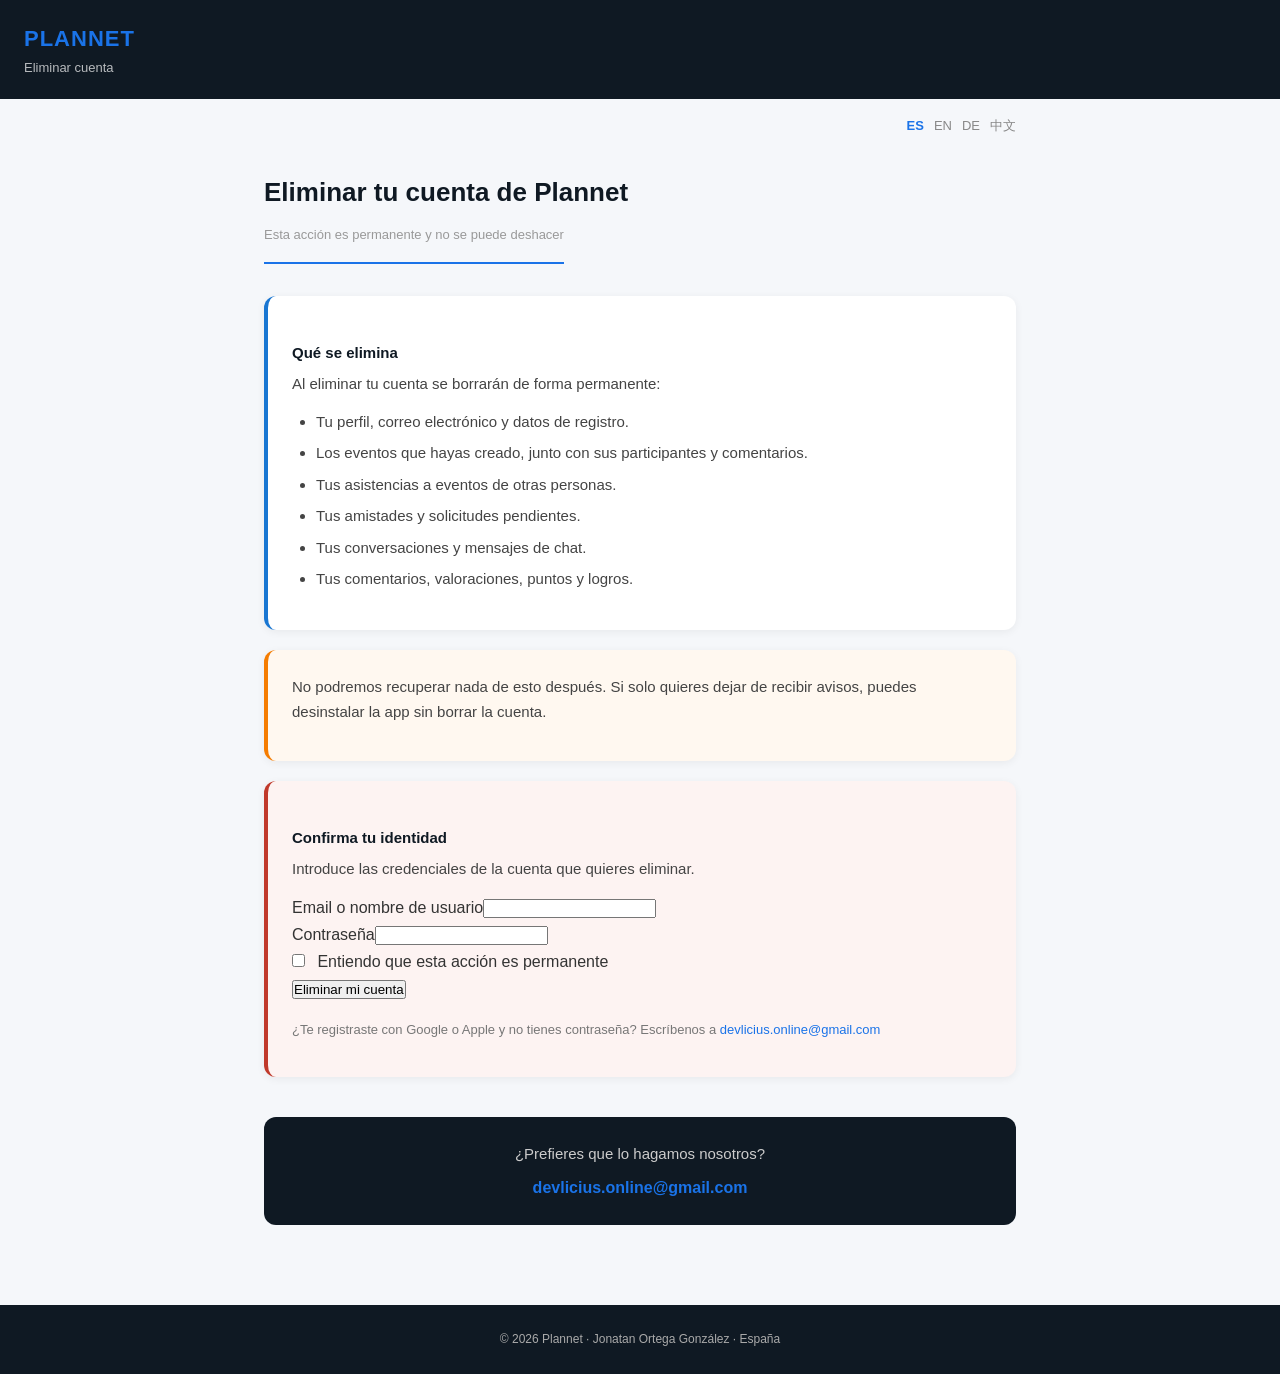
==== delete-account.html @ db5c2da8 "feat: pagina de eliminacion de cuenta y enlaces cruzados - delete-account.html: formulario que hace " ====
<!DOCTYPE html>
<html lang="es">
<head>
  <meta charset="UTF-8">
  <meta name="viewport" content="width=device-width, initial-scale=1.0">
  <title>Eliminar cuenta — Plannet</title>
  <link rel="stylesheet" href="styles.css">
</head>
<body>
<header>
  <div>
    <div class="logo-text">PLANNET</div>
    <div class="logo-sub" id="header-sub"></div>
  </div>
</header>
<div class="lang-switch" id="lang-switch"></div>
<div class="container" id="content"></div>
<footer id="footer-text"></footer>
<script>
// ⚠️ Actualizar con la URL publica de la API cuando este desplegada.
const API = 'https://plannet-production.up.railway.app';

const tr = {
"es": {
  "headerSub": "Eliminar cuenta",
  "title": "Eliminar tu cuenta de Plannet",
  "subtitle": "Esta acción es permanente y no se puede deshacer",
  "footer": "© 2026 Plannet · Jonatan Ortega González · España",
  "infoTitle": "Qué se elimina",
  "infoBody": "Al eliminar tu cuenta se borrarán de forma permanente:",
  "infoList": [
    "Tu perfil, correo electrónico y datos de registro.",
    "Los eventos que hayas creado, junto con sus participantes y comentarios.",
    "Tus asistencias a eventos de otras personas.",
    "Tus amistades y solicitudes pendientes.",
    "Tus conversaciones y mensajes de chat.",
    "Tus comentarios, valoraciones, puntos y logros."
  ],
  "warning": "No podremos recuperar nada de esto después. Si solo quieres dejar de recibir avisos, puedes desinstalar la app sin borrar la cuenta.",
  "formTitle": "Confirma tu identidad",
  "formBody": "Introduce las credenciales de la cuenta que quieres eliminar.",
  "labelUser": "Email o nombre de usuario",
  "labelPass": "Contraseña",
  "checkLabel": "Entiendo que esta acción es permanente",
  "btn": "Eliminar mi cuenta",
  "btnLoading": "Eliminando…",
  "okTitle": "Cuenta eliminada",
  "okBody": "Tu cuenta y todos tus datos se han eliminado correctamente. Gracias por haber usado Plannet.",
  "errInvalid": "Las credenciales no son correctas.",
  "errNotVerified": "Esta cuenta no está verificada. Verifícala antes de poder eliminarla.",
  "errBanned": "Esta cuenta está suspendida. Escríbenos para eliminarla.",
  "errCheck": "Debes confirmar que entiendes que la acción es permanente.",
  "errFields": "Rellena todos los campos.",
  "errGeneric": "No se ha podido completar la operación. Inténtalo más tarde o escríbenos.",
  "socialNote": "¿Te registraste con Google o Apple y no tienes contraseña? Escríbenos a",
  "contactText": "¿Prefieres que lo hagamos nosotros?"
},
"en": {
  "headerSub": "Delete account",
  "title": "Delete your Plannet account",
  "subtitle": "This action is permanent and cannot be undone",
  "footer": "© 2026 Plannet · Jonatan Ortega González · Spain",
  "infoTitle": "What gets deleted",
  "infoBody": "Deleting your account will permanently remove:",
  "infoList": [
    "Your profile, email address and registration details.",
    "Events you created, along with their participants and comments.",
    "Your attendance records for other people's events.",
    "Your friendships and pending requests.",
    "Your conversations and chat messages.",
    "Your comments, ratings, points and achievements."
  ],
  "warning": "We will not be able to recover any of this afterwards. If you only want to stop receiving notifications, you can uninstall the app without deleting your account.",
  "formTitle": "Confirm your identity",
  "formBody": "Enter the credentials of the account you want to delete.",
  "labelUser": "Email or username",
  "labelPass": "Password",
  "checkLabel": "I understand this action is permanent",
  "btn": "Delete my account",
  "btnLoading": "Deleting…",
  "okTitle": "Account deleted",
  "okBody": "Your account and all your data have been deleted successfully. Thank you for using Plannet.",
  "errInvalid": "Those credentials are not correct.",
  "errNotVerified": "This account is not verified. Verify it before deleting it.",
  "errBanned": "This account is suspended. Please contact us to delete it.",
  "errCheck": "You must confirm that you understand this action is permanent.",
  "errFields": "Please fill in all fields.",
  "errGeneric": "The operation could not be completed. Try again later or contact us.",
  "socialNote": "Did you sign up with Google or Apple and have no password? Write to us at",
  "contactText": "Would you rather we did it for you?"
},
"de": {
  "headerSub": "Konto löschen",
  "title": "Dein Plannet-Konto löschen",
  "subtitle": "Diese Aktion ist endgültig und kann nicht rückgängig gemacht werden",
  "footer": "© 2026 Plannet · Jonatan Ortega González · Spanien",
  "infoTitle": "Was gelöscht wird",
  "infoBody": "Mit dem Löschen deines Kontos werden dauerhaft entfernt:",
  "infoList": [
    "Dein Profil, deine E-Mail-Adresse und deine Registrierungsdaten.",
    "Von dir erstellte Events samt Teilnehmern und Kommentaren.",
    "Deine Teilnahmen an Events anderer Personen.",
    "Deine Freundschaften und offenen Anfragen.",
    "Deine Unterhaltungen und Chat-Nachrichten.",
    "Deine Kommentare, Bewertungen, Punkte und Erfolge."
  ],
  "warning": "Wir können davon nichts wiederherstellen. Wenn du nur keine Benachrichtigungen mehr erhalten möchtest, kannst du die App deinstallieren, ohne dein Konto zu löschen.",
  "formTitle": "Bestätige deine Identität",
  "formBody": "Gib die Zugangsdaten des Kontos ein, das du löschen möchtest.",
  "labelUser": "E-Mail oder Benutzername",
  "labelPass": "Passwort",
  "checkLabel": "Ich verstehe, dass diese Aktion endgültig ist",
  "btn": "Mein Konto löschen",
  "btnLoading": "Wird gelöscht…",
  "okTitle": "Konto gelöscht",
  "okBody": "Dein Konto und alle deine Daten wurden erfolgreich gelöscht. Danke, dass du Plannet genutzt hast.",
  "errInvalid": "Diese Zugangsdaten sind nicht korrekt.",
  "errNotVerified": "Dieses Konto ist nicht verifiziert. Verifiziere es, bevor du es löschst.",
  "errBanned": "Dieses Konto ist gesperrt. Bitte kontaktiere uns zur Löschung.",
  "errCheck": "Du musst bestätigen, dass du die Endgültigkeit verstehst.",
  "errFields": "Bitte fülle alle Felder aus.",
  "errGeneric": "Der Vorgang konnte nicht abgeschlossen werden. Versuche es später erneut oder kontaktiere uns.",
  "socialNote": "Hast du dich mit Google oder Apple registriert und kein Passwort? Schreibe uns an",
  "contactText": "Sollen wir es für dich übernehmen?"
},
"zh": {
  "headerSub": "删除账户",
  "title": "删除您的 Plannet 账户",
  "subtitle": "此操作不可逆，无法撤销",
  "footer": "© 2026 Plannet · Jonatan Ortega González · 西班牙",
  "infoTitle": "将删除的内容",
  "infoBody": "删除账户将永久移除：",
  "infoList": [
    "您的个人资料、电子邮箱和注册信息。",
    "您创建的活动，及其参与者和评论。",
    "您参加他人活动的记录。",
    "您的好友关系和待处理请求。",
    "您的对话和聊天消息。",
    "您的评论、评分、积分和成就。"
  ],
  "warning": "此后我们将无法恢复任何上述内容。如果您只是不想再收到通知，可以卸载应用而不删除账户。",
  "formTitle": "确认您的身份",
  "formBody": "请输入您要删除的账户凭据。",
  "labelUser": "邮箱或用户名",
  "labelPass": "密码",
  "checkLabel": "我了解此操作不可逆",
  "btn": "删除我的账户",
  "btnLoading": "正在删除…",
  "okTitle": "账户已删除",
  "okBody": "您的账户及所有数据已成功删除。感谢您使用 Plannet。",
  "errInvalid": "凭据不正确。",
  "errNotVerified": "该账户未验证。请先验证后再删除。",
  "errBanned": "该账户已被暂停。请联系我们以删除。",
  "errCheck": "您必须确认了解此操作不可逆。",
  "errFields": "请填写所有字段。",
  "errGeneric": "操作无法完成。请稍后重试或联系我们。",
  "socialNote": "如果您使用 Google 或 Apple 注册且没有密码，请发送邮件至",
  "contactText": "希望由我们代为处理？"
}
};

function buildLangSwitch(current) {
  const names = {es:'ES', en:'EN', de:'DE', zh:'中文'};
  return Object.keys(names).map(function(l){
    return '<a href="?lang=' + l + '"' + (l === current ? ' class="active"' : '') + '>' + names[l] + '</a>';
  }).join('');
}

let t;

function render(lang) {
  t = tr[lang] || tr['es'];
  document.documentElement.lang = lang;
  document.getElementById('header-sub').textContent = t.headerSub;
  document.title = t.headerSub + ' — Plannet';
  document.getElementById('footer-text').textContent = t.footer;
  document.getElementById('lang-switch').innerHTML = buildLangSwitch(lang);

  document.getElementById('content').innerHTML =
    '<h1>' + t.title + '</h1>' +
    '<span class="subtitle">' + t.subtitle + '</span>' +
    '<div class="card info"><h3>' + t.infoTitle + '</h3><p>' + t.infoBody + '</p><ul>' +
      t.infoList.map(function(l){ return '<li>' + l + '</li>'; }).join('') +
    '</ul></div>' +
    '<div class="card warning"><p>' + t.warning + '</p></div>' +
    '<div class="card danger" id="form-card">' +
      '<h3>' + t.formTitle + '</h3>' +
      '<p>' + t.formBody + '</p>' +
      '<div id="error-slot"></div>' +
      '<div class="form-group"><label for="user">' + t.labelUser + '</label>' +
        '<input type="text" id="user" autocomplete="username"></div>' +
      '<div class="form-group"><label for="pass">' + t.labelPass + '</label>' +
        '<input type="password" id="pass" autocomplete="current-password"></div>' +
      '<div class="form-group"><label style="text-transform:none;font-weight:400">' +
        '<input type="checkbox" id="confirm" style="width:auto;margin-right:8px"> ' +
        t.checkLabel + '</label></div>' +
      '<button id="btn-delete">' + t.btn + '</button>' +
      '<p style="margin-top:16px;font-size:13px;color:#777">' + t.socialNote +
        ' <a href="mailto:devlicius.online@gmail.com">devlicius.online@gmail.com</a></p>' +
    '</div>' +
    '<div class="contact-box"><p>' + t.contactText + '</p>' +
      '<a href="mailto:devlicius.online@gmail.com">devlicius.online@gmail.com</a></div>';

  document.getElementById('btn-delete').addEventListener('click', deleteAccount);
}

function showError(msg) {
  document.getElementById('error-slot').innerHTML =
    '<div class="error-msg">' + msg + '</div>';
}

function mapError(code) {
  switch (code) {
    case 'INVALID_CREDENTIALS': return t.errInvalid;
    case 'ACCOUNT_NOT_VERIFIED': return t.errNotVerified;
    case 'ACCOUNT_BANNED': return t.errBanned;
    case 'PASSWORD_REQUIRED': return t.errFields;
    default: return t.errGeneric;
  }
}

async function deleteAccount() {
  const user = document.getElementById('user').value.trim();
  const pass = document.getElementById('pass').value;
  const confirmed = document.getElementById('confirm').checked;
  const btn = document.getElementById('btn-delete');

  document.getElementById('error-slot').innerHTML = '';

  if (!user || !pass) return showError(t.errFields);
  if (!confirmed) return showError(t.errCheck);

  btn.disabled = true;
  btn.textContent = t.btnLoading;

  try {
    // 1. Login para obtener el token
    const loginRes = await fetch(API + '/api/auth/login', {
      method: 'POST',
      headers: {'Content-Type': 'application/json'},
      body: JSON.stringify({emailOrNick: user, password: pass})
    });

    if (!loginRes.ok) {
      const data = await loginRes.json().catch(function(){ return {}; });
      throw new Error(data.code || 'GENERIC');
    }

    const {accessToken} = await loginRes.json();

    // 2. Borrar la cuenta
    const delRes = await fetch(API + '/api/users/me', {
      method: 'DELETE',
      headers: {
        'Content-Type': 'application/json',
        'Authorization': 'Bearer ' + accessToken
      },
      body: JSON.stringify({password: pass})
    });

    if (!delRes.ok) {
      const data = await delRes.json().catch(function(){ return {}; });
      throw new Error(data.code || 'GENERIC');
    }

    // 3. Confirmacion
    document.getElementById('form-card').outerHTML =
      '<div class="card success-card">' +
        '<div class="success-icon">✓</div>' +
        '<h2>' + t.okTitle + '</h2>' +
        '<p>' + t.okBody + '</p>' +
      '</div>';

  } catch (e) {
    showError(mapError(e.message));
    btn.disabled = false;
    btn.textContent = t.btn;
  }
}

const params = new URLSearchParams(window.location.search);
const lang = params.get('lang') || 'es';
render(['es','en','de','zh'].includes(lang) ? lang : 'es');
</script>
</body>
</html>
---- styles.css ----
* {
  margin: 0;
  padding: 0;
  box-sizing: border-box;
}

body {
  font-family: 'Segoe UI', Tahoma, Geneva, Verdana, sans-serif;
  background-color: #f5f7fa;
  color: #333;
  line-height: 1.7;
}

header {
  background-color: #0F1923;
  padding: 20px 24px;
  display: flex;
  align-items: center;
  gap: 14px;
}

header .logo-text {
  color: #1A73E8;
  font-size: 22px;
  font-weight: 700;
  letter-spacing: 1px;
}

header .logo-sub {
  color: #fff;
  font-size: 13px;
  opacity: 0.7;
}

.container {
  max-width: 800px;
  margin: 0 auto;
  padding: 32px 24px 80px;
}

h1 {
  font-size: 26px;
  color: #0F1923;
  margin-bottom: 6px;
  font-weight: 700;
}

.subtitle {
  font-size: 13px;
  color: #999;
  margin-bottom: 32px;
  padding-bottom: 16px;
  border-bottom: 2px solid #1A73E8;
  display: inline-block;
}

h2 {
  font-size: 18px;
  color: #1A73E8;
  margin-top: 36px;
  margin-bottom: 10px;
  font-weight: 600;
}

h3 {
  font-size: 15px;
  color: #0F1923;
  margin-top: 20px;
  margin-bottom: 6px;
  font-weight: 600;
}

p {
  margin-bottom: 12px;
  font-size: 15px;
  color: #444;
}

ul, ol {
  margin: 8px 0 14px 24px;
}

li {
  font-size: 15px;
  color: #444;
  margin-bottom: 6px;
}

a {
  color: #1A73E8;
  text-decoration: none;
}

a:hover {
  text-decoration: underline;
}

.card {
  background: #fff;
  border-radius: 12px;
  padding: 24px;
  margin-bottom: 20px;
  box-shadow: 0 2px 8px rgba(0,0,0,0.06);
  border-left: 4px solid #1A73E8;
}

.card.info {
  border-left-color: #1976d2;
}

.card.warning {
  border-left-color: #f57c00;
  background: #fff8f0;
}

.card.warning h3 {
  color: #f57c00;
  margin-top: 0;
}

.card.danger {
  border-left-color: #c0392b;
  background: #fdf3f2;
}

.contact-box {
  background: #0F1923;
  border-radius: 12px;
  padding: 24px;
  text-align: center;
  margin-top: 40px;
}

.contact-box p {
  color: #ccc;
  margin-bottom: 8px;
}

.contact-box a {
  color: #1A73E8;
  font-size: 16px;
  font-weight: 600;
}

.email-btn {
  display: inline-block;
  margin-top: 12px;
  background: #1A73E8;
  color: #fff !important;
  padding: 10px 24px;
  border-radius: 8px;
  font-weight: 600;
  font-size: 15px;
  text-decoration: none !important;
  transition: background 0.2s;
}

.email-btn:hover {
  background: #1557B0;
}

footer {
  text-align: center;
  padding: 24px;
  font-size: 12px;
  color: #aaa;
  background: #0F1923;
}

/* Selector de idioma */
.lang-switch {
  text-align: right;
  max-width: 800px;
  margin: 16px auto 0;
  padding: 0 24px;
  font-size: 13px;
}

.lang-switch a {
  margin-left: 10px;
  color: #888;
}

.lang-switch a.active {
  color: #1A73E8;
  font-weight: 700;
}

@media (max-width: 600px) {
  .container {
    padding: 20px 16px 60px;
  }
  h1 {
    font-size: 22px;
  }
}
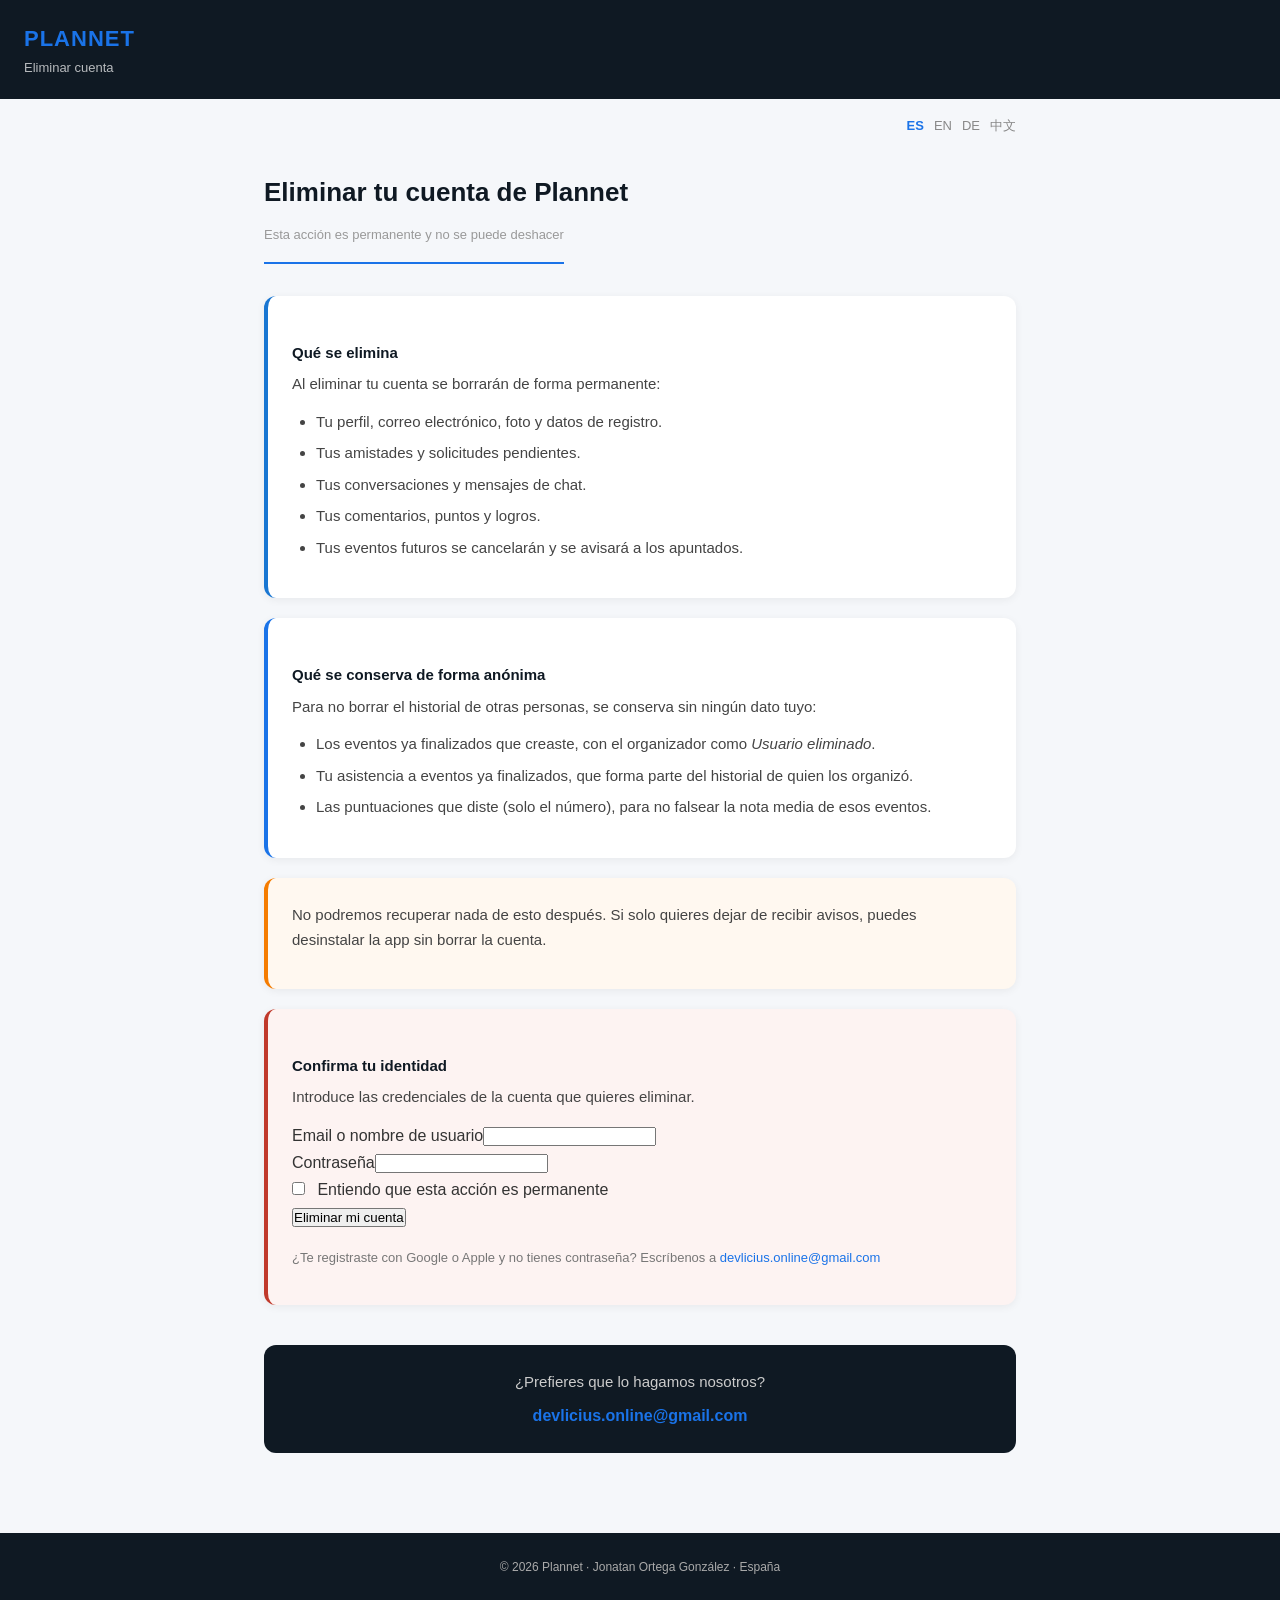
==== commit 07f45694: "docs: ajustar la pagina de borrado al nuevo comportamiento Se separa lo que se elimina de lo que se " ====
--- a/delete-account.html
+++ b/delete-account.html
@@ -29,12 +29,18 @@
   "infoTitle": "Qué se elimina",
   "infoBody": "Al eliminar tu cuenta se borrarán de forma permanente:",
   "infoList": [
-    "Tu perfil, correo electrónico y datos de registro.",
-    "Los eventos que hayas creado, junto con sus participantes y comentarios.",
-    "Tus asistencias a eventos de otras personas.",
+    "Tu perfil, correo electrónico, foto y datos de registro.",
     "Tus amistades y solicitudes pendientes.",
     "Tus conversaciones y mensajes de chat.",
-    "Tus comentarios, valoraciones, puntos y logros."
+    "Tus comentarios, puntos y logros.",
+    "Tus eventos futuros se cancelarán y se avisará a los apuntados."
+  ],
+  "keepTitle": "Qué se conserva de forma anónima",
+  "keepBody": "Para no borrar el historial de otras personas, se conserva sin ningún dato tuyo:",
+  "keepList": [
+    "Los eventos ya finalizados que creaste, con el organizador como <em>Usuario eliminado</em>.",
+    "Tu asistencia a eventos ya finalizados, que forma parte del historial de quien los organizó.",
+    "Las puntuaciones que diste (solo el número), para no falsear la nota media de esos eventos."
   ],
   "warning": "No podremos recuperar nada de esto después. Si solo quieres dejar de recibir avisos, puedes desinstalar la app sin borrar la cuenta.",
   "formTitle": "Confirma tu identidad",
@@ -63,12 +69,18 @@
   "infoTitle": "What gets deleted",
   "infoBody": "Deleting your account will permanently remove:",
   "infoList": [
-    "Your profile, email address and registration details.",
-    "Events you created, along with their participants and comments.",
-    "Your attendance records for other people's events.",
+    "Your profile, email address, photo and registration details.",
     "Your friendships and pending requests.",
     "Your conversations and chat messages.",
-    "Your comments, ratings, points and achievements."
+    "Your comments, points and achievements.",
+    "Your upcoming events will be cancelled and attendees notified."
+  ],
+  "keepTitle": "What is kept anonymously",
+  "keepBody": "So that other people's history is not erased, the following is kept without any of your data:",
+  "keepList": [
+    "Finished events you created, with the organiser shown as <em>Deleted user</em>.",
+    "Your attendance at finished events, which is part of the organiser's history.",
+    "The ratings you gave (the number only), so the average rating of those events is not distorted."
   ],
   "warning": "We will not be able to recover any of this afterwards. If you only want to stop receiving notifications, you can uninstall the app without deleting your account.",
   "formTitle": "Confirm your identity",
@@ -97,12 +109,18 @@
   "infoTitle": "Was gelöscht wird",
   "infoBody": "Mit dem Löschen deines Kontos werden dauerhaft entfernt:",
   "infoList": [
-    "Dein Profil, deine E-Mail-Adresse und deine Registrierungsdaten.",
-    "Von dir erstellte Events samt Teilnehmern und Kommentaren.",
-    "Deine Teilnahmen an Events anderer Personen.",
+    "Dein Profil, deine E-Mail-Adresse, dein Foto und deine Registrierungsdaten.",
     "Deine Freundschaften und offenen Anfragen.",
     "Deine Unterhaltungen und Chat-Nachrichten.",
-    "Deine Kommentare, Bewertungen, Punkte und Erfolge."
+    "Deine Kommentare, Punkte und Erfolge.",
+    "Deine bevorstehenden Events werden abgesagt und die Teilnehmer informiert."
+  ],
+  "keepTitle": "Was anonym erhalten bleibt",
+  "keepBody": "Damit die Historie anderer Personen nicht gelöscht wird, bleibt Folgendes ohne deine Daten erhalten:",
+  "keepList": [
+    "Beendete Events, die du erstellt hast — mit <em>Gelöschter Nutzer</em> als Organisator.",
+    "Deine Teilnahme an beendeten Events, die Teil der Historie des Organisators ist.",
+    "Die von dir abgegebenen Bewertungen (nur die Zahl), damit die Durchschnittsnote nicht verfälscht wird."
   ],
   "warning": "Wir können davon nichts wiederherstellen. Wenn du nur keine Benachrichtigungen mehr erhalten möchtest, kannst du die App deinstallieren, ohne dein Konto zu löschen.",
   "formTitle": "Bestätige deine Identität",
@@ -131,12 +149,18 @@
   "infoTitle": "将删除的内容",
   "infoBody": "删除账户将永久移除：",
   "infoList": [
-    "您的个人资料、电子邮箱和注册信息。",
-    "您创建的活动，及其参与者和评论。",
-    "您参加他人活动的记录。",
+    "您的个人资料、电子邮箱、头像和注册信息。",
     "您的好友关系和待处理请求。",
     "您的对话和聊天消息。",
-    "您的评论、评分、积分和成就。"
+    "您的评论、积分和成就。",
+    "您即将举行的活动将被取消，并通知已报名者。"
+  ],
+  "keepTitle": "以匿名方式保留的内容",
+  "keepBody": "为避免删除他人的历史记录，以下内容将在不含您任何数据的情况下保留：",
+  "keepList": [
+    "您创建的已结束活动，组织者显示为<em>已删除的用户</em>。",
+    "您参加已结束活动的记录，这属于组织者的历史记录。",
+    "您给出的评分（仅数字），以免影响这些活动的平均分。"
   ],
   "warning": "此后我们将无法恢复任何上述内容。如果您只是不想再收到通知，可以卸载应用而不删除账户。",
   "formTitle": "确认您的身份",
@@ -181,6 +205,9 @@
     '<span class="subtitle">' + t.subtitle + '</span>' +
     '<div class="card info"><h3>' + t.infoTitle + '</h3><p>' + t.infoBody + '</p><ul>' +
       t.infoList.map(function(l){ return '<li>' + l + '</li>'; }).join('') +
+    '</ul></div>' +
+    '<div class="card"><h3>' + t.keepTitle + '</h3><p>' + t.keepBody + '</p><ul>' +
+      t.keepList.map(function(l){ return '<li>' + l + '</li>'; }).join('') +
     '</ul></div>' +
     '<div class="card warning"><p>' + t.warning + '</p></div>' +
     '<div class="card danger" id="form-card">' +
